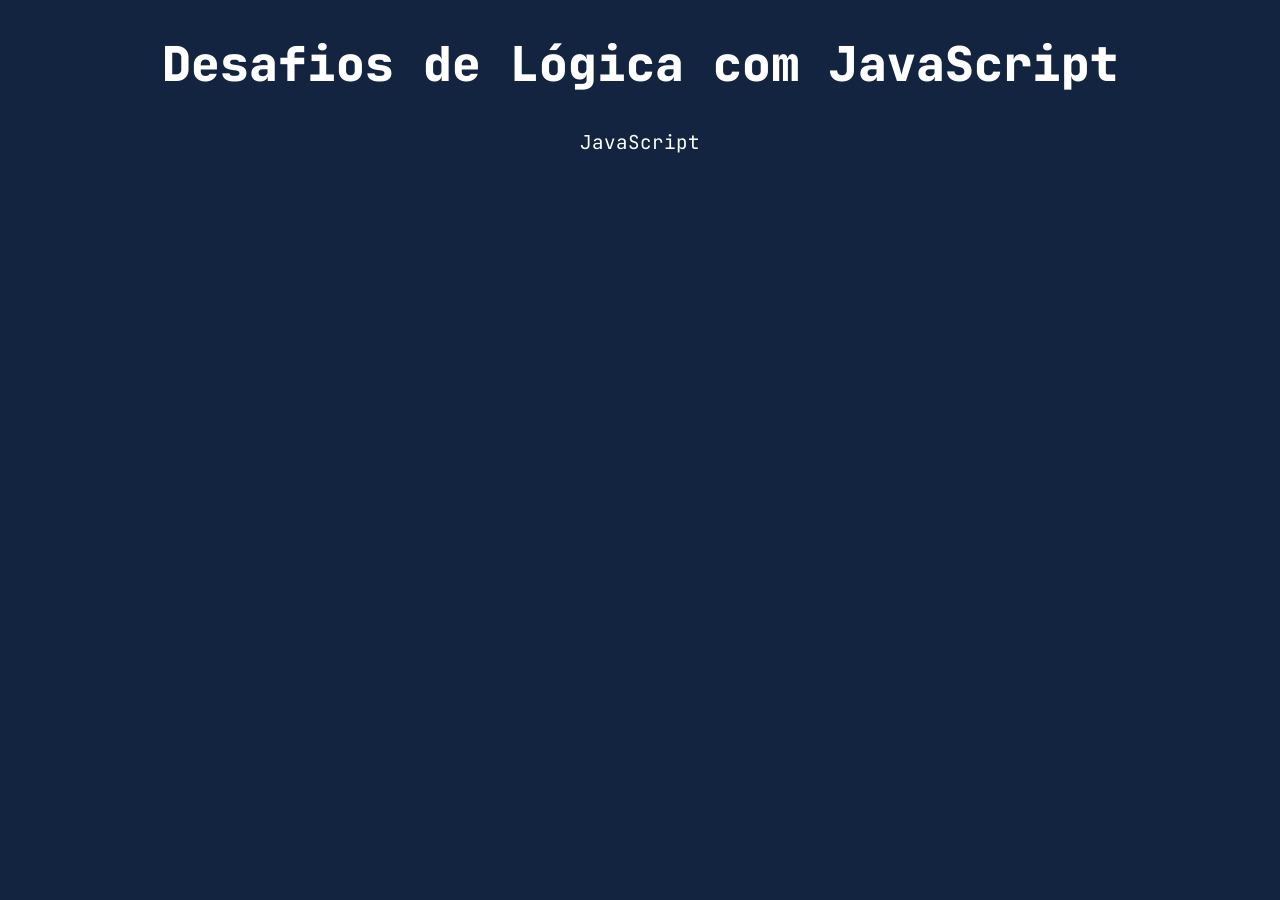
==== index.html @ 052b3483 "adicionando estrutura da página inicial" ====
<!DOCTYPE html>
<html lang="pt-br">
<head>
    <meta charset="UTF-8">
    <meta name="viewport" content="width=device-width, initial-scale=1.0">
    <title>Página Inicial | Desafios de Lógica com JavaScript</title>
    <link rel="shortcut icon" href="https://i.ibb.co/DD4h4VWp/logo-pagina-inicial.png" type="image/x-icon">
    <link rel="stylesheet" href="projeto-base/css/estilo.css">
    <link rel="stylesheet" href="pagina-inicial/css/estilo.css">
</head>
<body>
    <main class="conteudo modelo__vertical modelo__centralizado">
        <h1 class="conteudo__titulo">Desafios de Lógica com JavaScript</h1>
        <span class="conteudo__tag fundo-amarelo">JavaScript</span>

        <div class="projetos modelo__horizontal modelo__centralizado modelo__quebra" id="elemento-projetos"></div>
    </main>

    <script src="js/script.js" defer></script>
</body>
</html>
---- projeto-base/css/estilo.css ----
@import url('https://fonts.googleapis.com/css2?family=JetBrains+Mono:ital,wght@0,100..800;1,100..800&display=swap');

@import url('modelo.css');

* {
    padding: 0;
    margin: 0;
    box-sizing: border-box;
}

:root {
    --cor-fundo: #132440;
    --cor-fonte: #FFFFFF;

    --cor-adicionar: #2845D6;
    --cor-destaque: #59B4C3;
    --cor-sortear: #FF6500;
    --cor-reiniciar: #526D82;
    --cor-sucesso: #2F6B3F;
    --cor-alerta: #CE2626;

    --fonte-principal: 'JetBrains Mono', monospace;
}

body {
    background-color: var(--cor-fundo);
    color: var(--cor-fonte);
    font-family: var(--fonte-principal);
}

a {
    text-decoration: none;
}

.conteudo {
    padding: 2rem;
}

.conteudo__secao {
    gap: 2.5rem;
    flex: 1 1 50%;
}

.conteudo__titulo {
    font-size: 3rem;
    font-weight: 900;
}

.conteudo__subtitulo {
    font-size: 2.5rem;
    font-weight: 700;
}

.conteudo__texto {
    font-size: 1.5rem;
    font-weight: 400;
}

.conteudo__destaque {
    color: var(--cor-destaque);
    font-weight: bold;
}

.conteudo__tag {
    font-size: 1.2rem;
    padding: 0.3rem 0.5rem;
    border-radius: 0.5rem;
}

.conteudo__caixa-texto {
    background: var(--cor-fundo);
    border: 0.2rem solid var(--cor-fonte);
    border-radius: 0.5rem;
    padding: 0.5rem;
    font-size: 1.5rem;
    color: var(--cor-fonte);
    outline: none;
    width: 100%;
}

.conteudo__caixa-texto::placeholder {
    color: var(--cor-fonte);
}

.conteudo__botao {
    color: var(--cor-fonte);
    font-size: 1.5rem;
    padding: 0.7rem 2rem;
    border-radius: 0.5rem;
    border: none;
    font-weight: bold;
}

.conteudo__botao:disabled {
    cursor: not-allowed;
    opacity: 0.5;
}

.conteudo__mensagem {
    padding: 0.5rem 1.5rem;
    border-radius: 0.5rem;
}

.conteudo__mensagem-alerta {
    animation-name: AnimarMensagemPelaLateral;
    animation-duration: 1s;
}

.conteudo__caixa {
    border: 0.2rem solid var(--cor-fonte);
    border-radius: 0.5rem;
    font-weight: bold;
    padding: 0.5rem 1rem;
}

.conteudo__imagem {
    border: 0.3rem solid var(--cor-adicionar);
    border-radius: 0.5rem;
    width: 100%;
}

.conteudo__opacidade {
    cursor: not-allowed;
    opacity: 0.5;
}

@keyframes AnimarMensagemPelaLateral {
    to {
        width: 350px;
    }   

    from {
        width: 700px;
    }
}

@media screen and (max-width: 1024px) {
    .conteudo {
        flex-direction: column;
        gap: 3rem;
    }

    .conteudo__secao:nth-child(1) {
        border-bottom: 0.3rem solid var(--cor-fonte);
        padding: 2rem;
    }
}
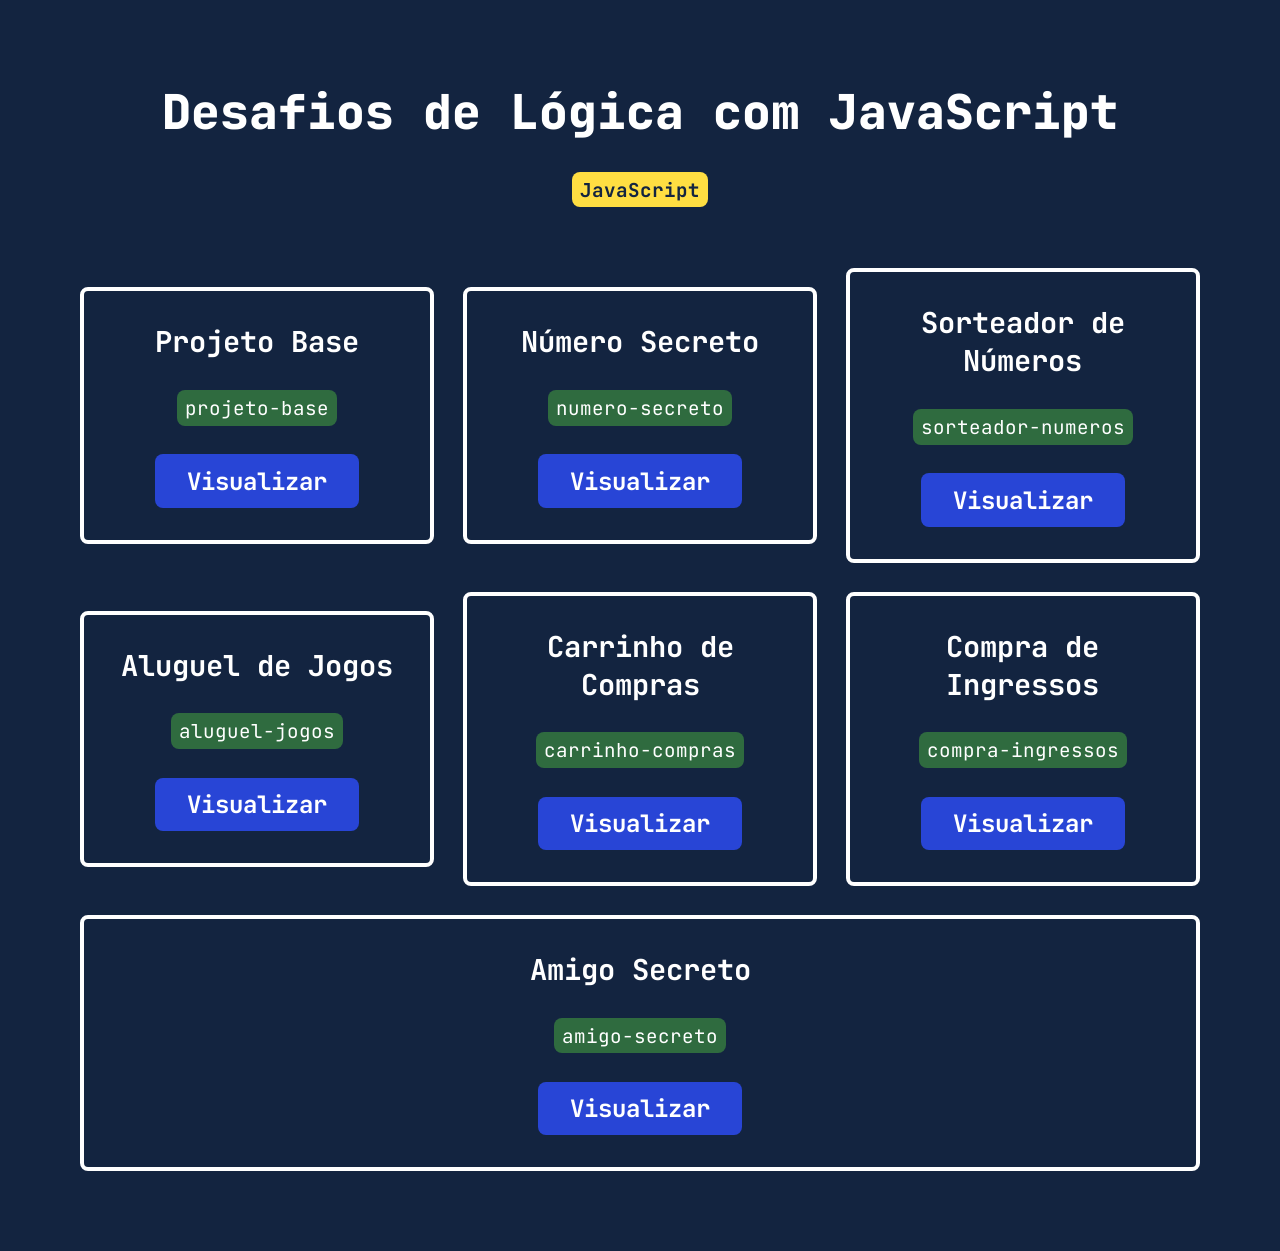
==== commit ec236f02: "substituindo local da pagina-inicial" ====
--- a/index.html
+++ b/index.html
@@ -16,6 +16,6 @@
         <div class="projetos modelo__horizontal modelo__centralizado modelo__quebra" id="elemento-projetos"></div>
     </main>
 
-    <script src="js/script.js" defer></script>
+    <script src="pagina-inicial/js/script.js" defer></script>
 </body>
 </html>
--- a/pagina-inicial/css/estilo.css
+++ b/pagina-inicial/css/estilo.css
@@ -0,0 +1,34 @@
+.conteudo {
+    padding: 5rem;
+}
+
+.fundo-amarelo {
+    background-color: #FFDE42;
+    color: var(--cor-fundo);
+    font-weight: bold;
+}
+
+.projetos {
+    padding-top: 2rem;
+}
+
+.projeto {
+    border: 0.3rem solid var(--cor-fonte);
+    padding: 2rem 1.5rem;
+    border-radius: 0.5rem;
+    flex: 1 1 25%;
+}
+
+.projeto .conteudo__subtitulo {
+    font-size: 1.8rem;
+}
+
+@media screen and (max-width: 467px) {
+    .conteudo {
+        padding: 2rem;
+    }
+
+    .conteudo__titulo {
+        font-size: 2.5rem;
+    }
+}
